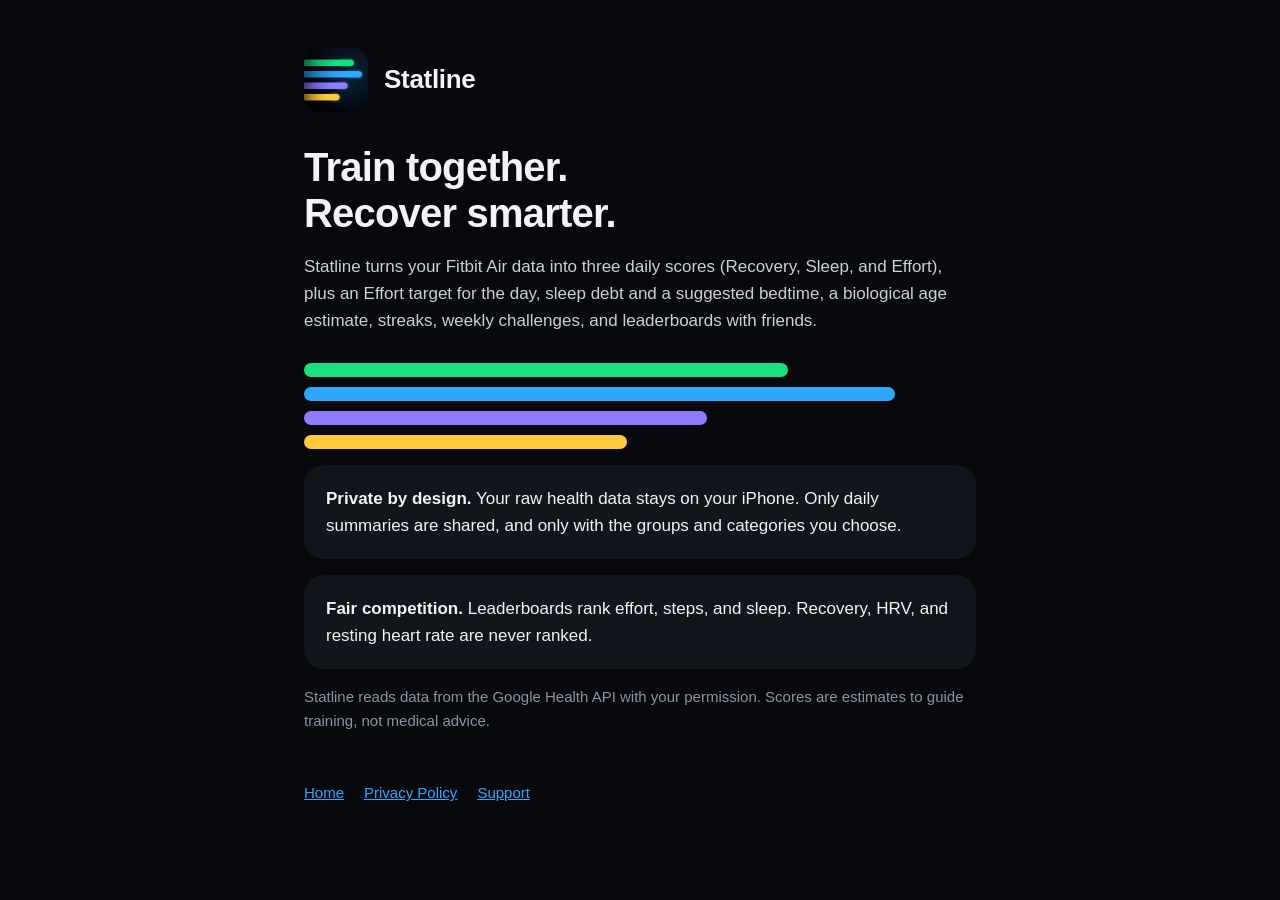
==== site/index.html @ 4f73b9f8 "App Store prep: version 1.0, privacy manifest, sample data from the welcome screen, website - Welcom" ====
<!doctype html><html lang="en"><head><meta charset="utf-8"><meta name="viewport" content="width=device-width,initial-scale=1">
<title>Statline: Recovery, Sleep &amp; Effort with friends</title><meta name="description" content="Daily Recovery, Sleep, and Effort scores from your Fitbit Air, with streaks, challenges, and leaderboards for you and your friends."><link rel="stylesheet" href="style.css"><link rel="icon" href="icon.png"></head>
<body><main><header><img src="icon.png" alt=""><a href="index.html">Statline</a></header>
<h1>Train together.<br>Recover smarter.</h1>
<p>Statline turns your Fitbit Air data into three daily scores (Recovery, Sleep, and Effort), plus an Effort target for the day, sleep debt and a suggested bedtime, a biological age estimate, streaks, weekly challenges, and leaderboards with friends.</p>
<div class="lines"><span style="width:72%;background:var(--go)"></span><span style="width:88%;background:var(--effort)"></span><span style="width:60%;background:var(--sleep)"></span><span style="width:48%;background:var(--amber)"></span></div>
<div class="card"><strong>Private by design.</strong> Your raw health data stays on your iPhone. Only daily summaries are shared, and only with the groups and categories you choose.</div>
<div class="card"><strong>Fair competition.</strong> Leaderboards rank effort, steps, and sleep. Recovery, HRV, and resting heart rate are never ranked.</div>
<p class="muted">Statline reads data from the Google Health API with your permission. Scores are estimates to guide training, not medical advice.</p>
<nav><a href="index.html">Home</a><a href="privacy.html">Privacy Policy</a><a href="support.html">Support</a></nav></main></body></html>
---- site/style.css ----
:root { --bg:#07090C; --surface:#12161C; --text:#F2F4F7; --muted:#8A94A6; --go:#16E07F; --sleep:#8F7BFF; --effort:#2EA8FF; --amber:#FFC83D; }
* { box-sizing:border-box; }
body { margin:0; background:var(--bg); color:var(--text); font:17px/1.6 -apple-system, BlinkMacSystemFont, "SF Pro Text", "Segoe UI", Roboto, sans-serif; }
main { max-width:720px; margin:0 auto; padding:48px 24px 80px; }
header { display:flex; align-items:center; gap:16px; margin-bottom:32px; }
header img { width:64px; height:64px; border-radius:15px; }
header a { color:var(--text); text-decoration:none; font-weight:800; font-size:26px; letter-spacing:-0.3px; }
h1 { font-size:40px; line-height:1.15; letter-spacing:-0.8px; margin:0 0 12px; }
h2 { font-size:21px; margin:36px 0 8px; }
p, li { color:#C9D1DB; }
a { color:var(--effort); }
.muted { color:var(--muted); font-size:15px; }
.card { background:var(--surface); border-radius:20px; padding:20px 22px; margin:16px 0; }
.lines { display:grid; gap:10px; margin:28px 0 8px; }
.lines span { display:block; height:14px; border-radius:7px; }
nav { margin-top:48px; display:flex; gap:20px; flex-wrap:wrap; font-size:15px; }
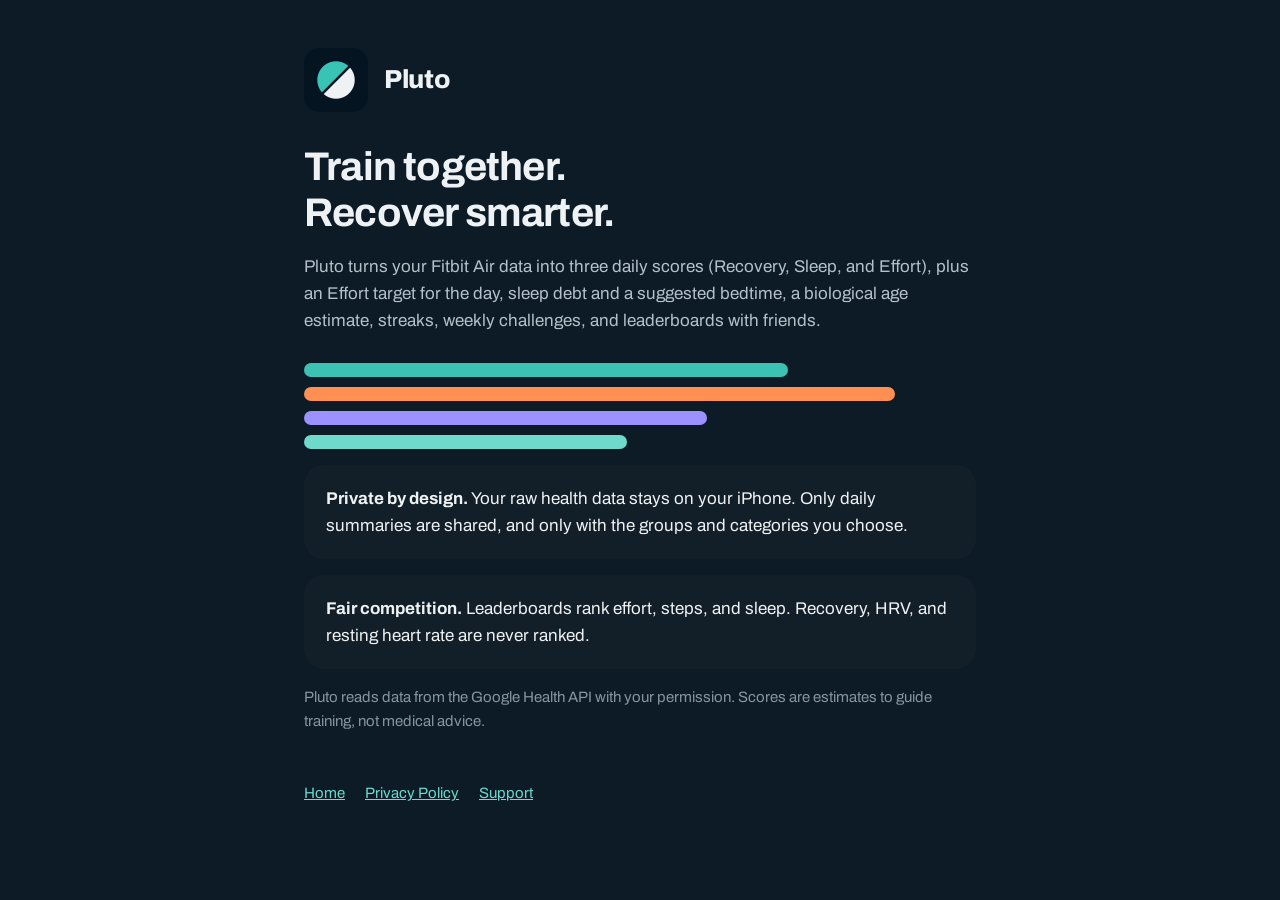
==== commit 877d889e: "Pluto: rename and redesign to the Fitbit Air Tracker Redesign spec - Name: Pluto (display name, invi" ====
--- a/site/index.html
+++ b/site/index.html
@@ -1,10 +1,10 @@
 <!doctype html><html lang="en"><head><meta charset="utf-8"><meta name="viewport" content="width=device-width,initial-scale=1">
-<title>Statline: Recovery, Sleep &amp; Effort with friends</title><meta name="description" content="Daily Recovery, Sleep, and Effort scores from your Fitbit Air, with streaks, challenges, and leaderboards for you and your friends."><link rel="stylesheet" href="style.css"><link rel="icon" href="icon.png"></head>
-<body><main><header><img src="icon.png" alt=""><a href="index.html">Statline</a></header>
+<title>Pluto: Recovery, Sleep &amp; Effort with friends</title><meta name="description" content="Daily Recovery, Sleep, and Effort scores from your Fitbit Air, with streaks, challenges, and leaderboards for you and your friends."><link rel="preconnect" href="https://fonts.googleapis.com"><link href="https://fonts.googleapis.com/css2?family=Archivo:wdth,wght@62..125,400..700&display=swap" rel="stylesheet"><link rel="stylesheet" href="style.css"><link rel="icon" href="icon.png"></head>
+<body><main><header><img src="icon.png" alt=""><a href="index.html">Pluto</a></header>
 <h1>Train together.<br>Recover smarter.</h1>
-<p>Statline turns your Fitbit Air data into three daily scores (Recovery, Sleep, and Effort), plus an Effort target for the day, sleep debt and a suggested bedtime, a biological age estimate, streaks, weekly challenges, and leaderboards with friends.</p>
+<p>Pluto turns your Fitbit Air data into three daily scores (Recovery, Sleep, and Effort), plus an Effort target for the day, sleep debt and a suggested bedtime, a biological age estimate, streaks, weekly challenges, and leaderboards with friends.</p>
 <div class="lines"><span style="width:72%;background:var(--go)"></span><span style="width:88%;background:var(--effort)"></span><span style="width:60%;background:var(--sleep)"></span><span style="width:48%;background:var(--amber)"></span></div>
 <div class="card"><strong>Private by design.</strong> Your raw health data stays on your iPhone. Only daily summaries are shared, and only with the groups and categories you choose.</div>
 <div class="card"><strong>Fair competition.</strong> Leaderboards rank effort, steps, and sleep. Recovery, HRV, and resting heart rate are never ranked.</div>
-<p class="muted">Statline reads data from the Google Health API with your permission. Scores are estimates to guide training, not medical advice.</p>
+<p class="muted">Pluto reads data from the Google Health API with your permission. Scores are estimates to guide training, not medical advice.</p>
 <nav><a href="index.html">Home</a><a href="privacy.html">Privacy Policy</a><a href="support.html">Support</a></nav></main></body></html>
--- a/site/style.css
+++ b/site/style.css
@@ -1,14 +1,14 @@
-:root { --bg:#07090C; --surface:#12161C; --text:#F2F4F7; --muted:#8A94A6; --go:#16E07F; --sleep:#8F7BFF; --effort:#2EA8FF; --amber:#FFC83D; }
+:root { --bg:#0C1B26; --surface:#131F28; --text:#EEF2F4; --muted:#8696A1; --go:#3CC2B4; --sleep:#9D91FF; --effort:#FF8F52; --amber:#6FD9CC; }
 * { box-sizing:border-box; }
-body { margin:0; background:var(--bg); color:var(--text); font:17px/1.6 -apple-system, BlinkMacSystemFont, "SF Pro Text", "Segoe UI", Roboto, sans-serif; }
+body { margin:0; background:var(--bg); color:var(--text); font:17px/1.6 "Archivo", -apple-system, BlinkMacSystemFont, "Segoe UI", Roboto, sans-serif; }
 main { max-width:720px; margin:0 auto; padding:48px 24px 80px; }
 header { display:flex; align-items:center; gap:16px; margin-bottom:32px; }
 header img { width:64px; height:64px; border-radius:15px; }
 header a { color:var(--text); text-decoration:none; font-weight:800; font-size:26px; letter-spacing:-0.3px; }
 h1 { font-size:40px; line-height:1.15; letter-spacing:-0.8px; margin:0 0 12px; }
 h2 { font-size:21px; margin:36px 0 8px; }
-p, li { color:#C9D1DB; }
-a { color:var(--effort); }
+p, li { color:#B4C1C9; }
+a { color:#6FD9CC; }
 .muted { color:var(--muted); font-size:15px; }
 .card { background:var(--surface); border-radius:20px; padding:20px 22px; margin:16px 0; }
 .lines { display:grid; gap:10px; margin:28px 0 8px; }
